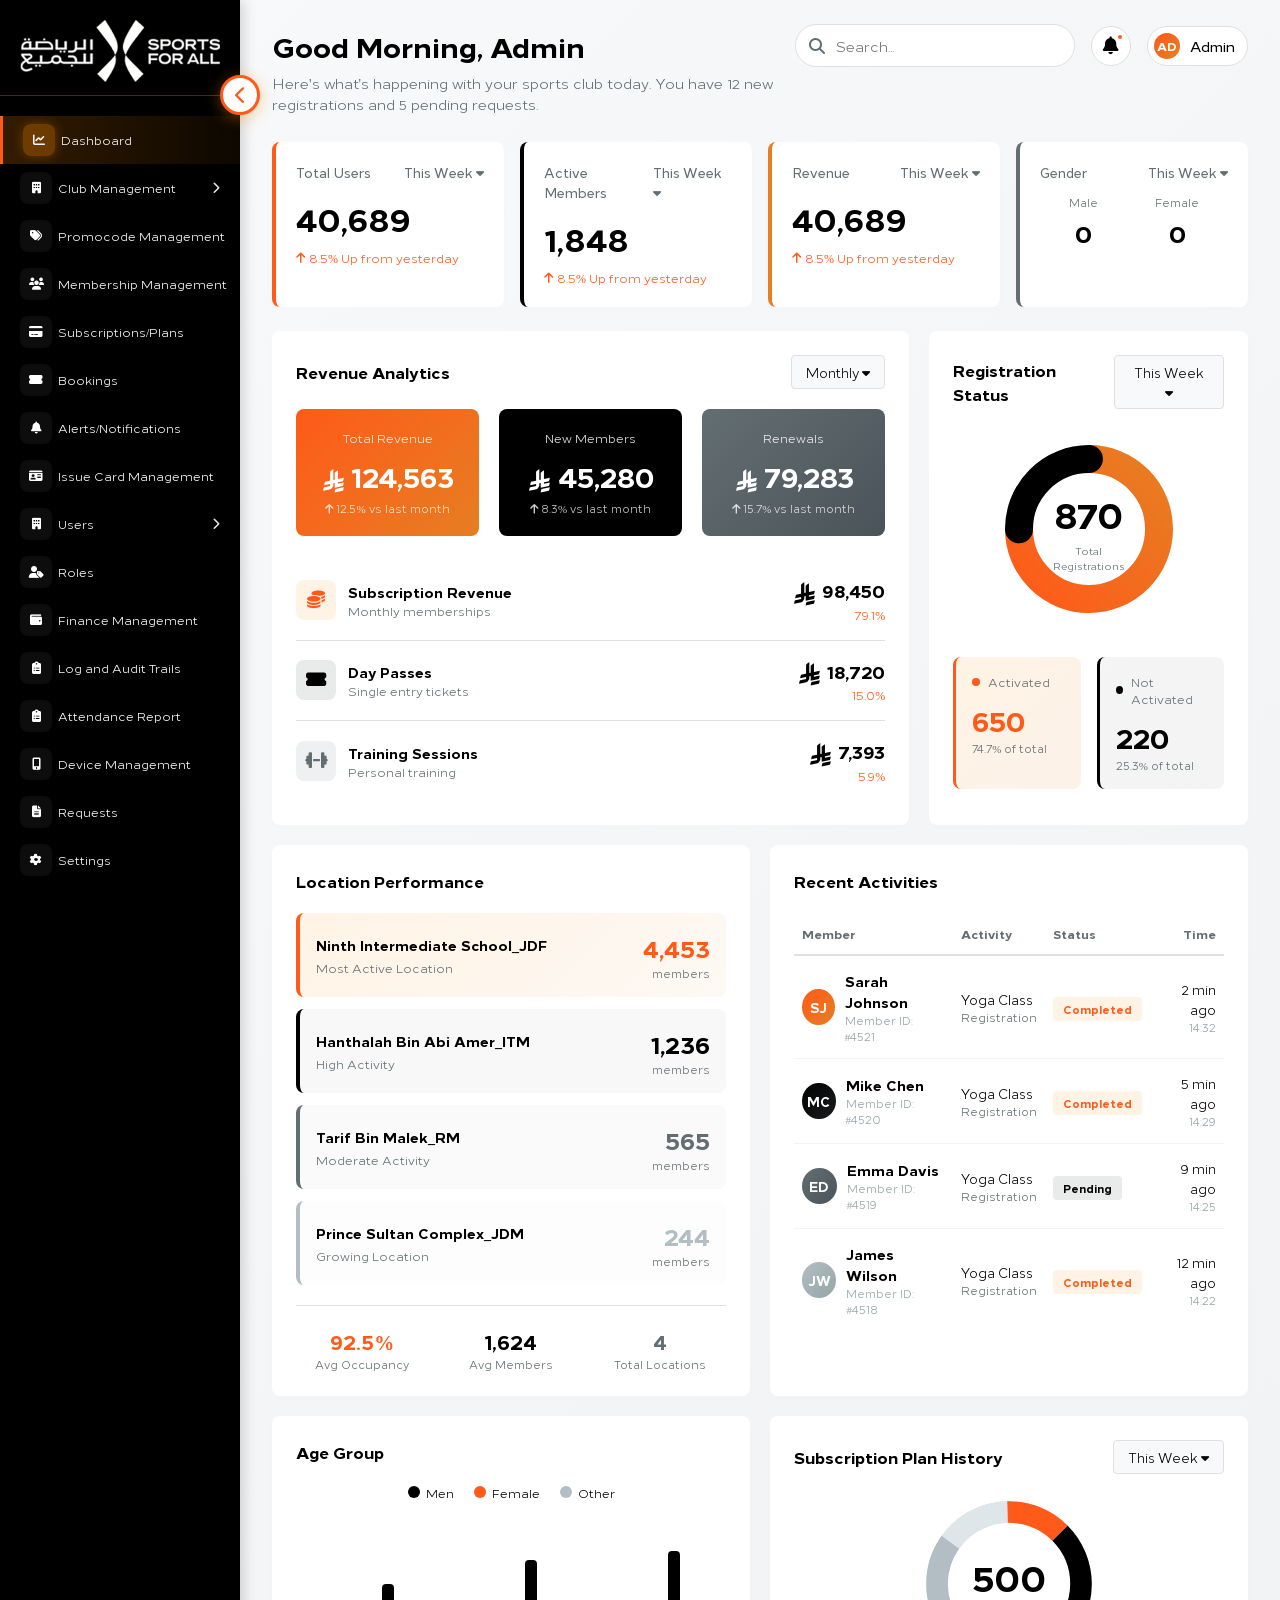
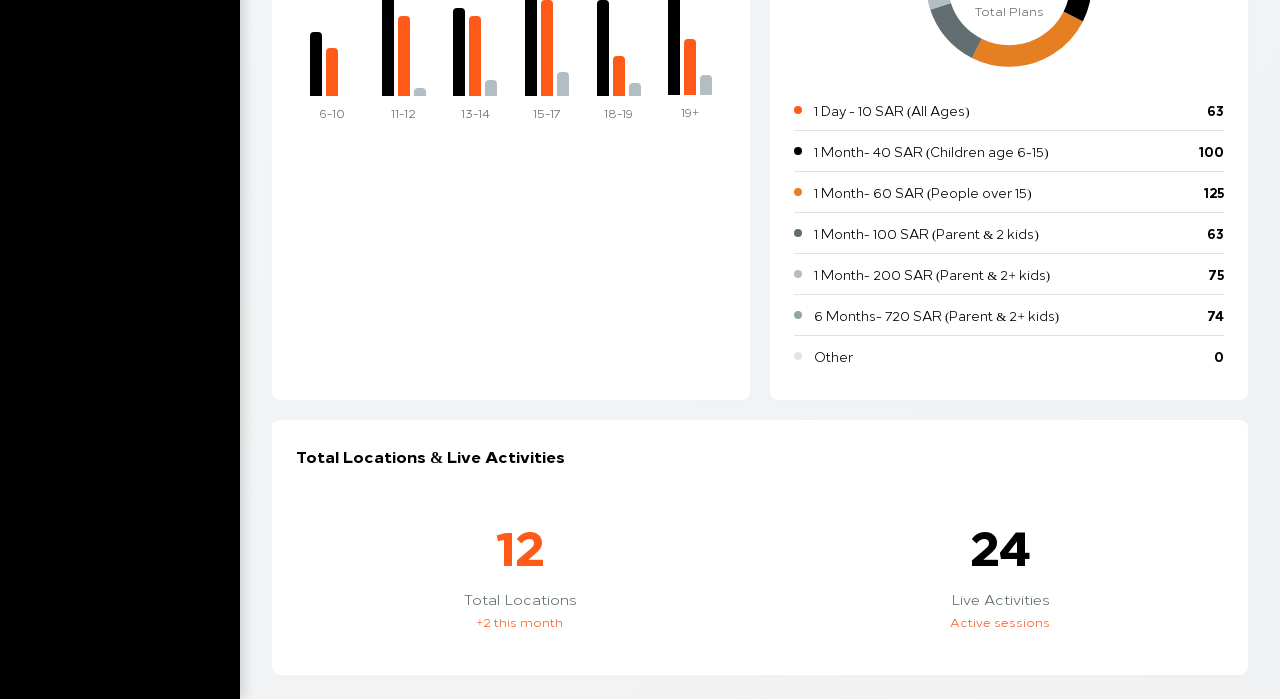
==== index.html @ 1f958619 "initial commit" ====
<!DOCTYPE html>
<html lang="en">
<head>
    <meta charset="UTF-8">
    <meta name="viewport" content="width=device-width, initial-scale=1.0">
    <title>NCSFA Dashboard</title>
    <link rel="stylesheet" href="https://cdnjs.cloudflare.com/ajax/libs/font-awesome/6.4.0/css/all.min.css">
    <link rel="stylesheet" href="assets/fonts/webfont/stylesheet.css">
    <link rel="stylesheet" href="assets/fonts/main_font/stylesheet.css">
    <link rel="stylesheet" href="assets/css/style.css">
    <style>

        :root{
            --black-color:#000;
            --orange-color:#FF5A19;
        }

        * {
            margin: 0;
            padding: 0;
            box-sizing: border-box;
        }

        /* @font-face {
            font-family: 'Untitled2';
            src: url('fonts/saudiriyal.woff2') format('woff2'),
                 url('fonts/saudiriyal.woff') format('woff'),
                 url('fonts/saudiriyal.ttf') format('truetype');
            font-weight: normal;
            font-style: normal;
        } */


        .sar-symbol {
            font-family: 'Untitled2' !important;
            vertical-align: middle;
            margin-right: 0.25em;
            font-size: 22px
        }

        body {
            font-family: 'Loew Next';
            background: linear-gradient(135deg, #f8f9fa 0%, #f0f1f3 100%);
            color: var(--black-color);
            overflow-x: hidden;
            min-height: 100vh;
        }

        .container {
            display: flex;
            min-height: 100vh;
        }

        .sidebar {
            width: 240px;
            background: var(--black-color);
            color: white;
            padding: 20px 0;
            box-shadow: 4px 0 12px rgba(0, 0, 0, 0.15);
            /* overflow-y: auto;
            overflow-x: visible; */
            flex-shrink: 0;
            transition: all 0.3s ease;
            position: relative;
        }

        .sidebar.collapsed {
            width: 70px;
        }


        .nav-group { display: block; }
        .nav-group .nav-item { position: relative; }
        .nav-group .nav-item .caret { margin-left: auto; transition: transform 0.25s ease; color: rgba(255,255,255,0.9); font-size: 12px; display:flex; align-items:center; }
        .nav-group.open .nav-item .caret { transform: rotate(90deg); }

        .sub-menu {
            max-height: 0;
            overflow: hidden;
            transition: max-height 0.28s ease;
            margin-left: 4px;
        }
        .nav-group.open .sub-menu { max-height: 600px; /* enough for a few items */ }

        .sub-menu a {
            display: flex;
            align-items: center;
            gap: 8px;
            padding: 10px 36px;
            color: white !important;
            text-decoration: none !important;
            font-size: 13px;
            background: transparent;
        }
        .sub-menu a:hover {
            background: rgba(255,140,0,0.08);
        }

        /* hide submenu when sidebar is collapsed */
        .sidebar.collapsed .sub-menu { display: none !important; }


        .logo {
            padding: 0 20px 8px;
            border-bottom: 1px solid rgba(255, 140, 0, 0.3);
            margin-bottom: 20px;
            transition: all 0.3s ease;
            min-height: 75px; 
        }
        
        .logo img{
            width: 100%;
        }

        .collaps_logo{
            display: none;
        }

        .sidebar.collapsed .collaps_logo{
            display: block;
            width: 100%;
            margin: auto;
        }

        .sidebar.collapsed .main_logo{
            display: none;
        }

        .sidebar.collapsed .logo p {
            display: none;
        }

        .menu-toggle {
            position: absolute;
            top: 75px;
            right: -20px;
            width: 40px;
            height: 40px;
            background: white;
            border: 3px solid var(--orange-color);
            border-radius: 50%;
            cursor: pointer;
            z-index: 1001;
            display: flex;
            justify-content: center;
            align-items: center;
            transition: all 0.3s;
            box-shadow: 0 3px 15px rgba(255, 140, 0, 0.4);
        }

        .menu-toggle:hover {
            background: var(--orange-color);
            transform: scale(1.15);
            box-shadow: 0 5px 20px rgba(255, 140, 0, 0.6);
        }

        .menu-toggle::before {
            content: '\f053';
            font-family: 'Font Awesome 6 Free';
            font-weight: 900;
            font-size: 18px;
            color: var(--orange-color);
            transition: all 0.3s;
        }

        .menu-toggle:hover::before {
            color: white;
        }

        .sidebar.collapsed .menu-toggle {
            right: -20px;
        }

        .sidebar.collapsed .menu-toggle::before {
            content: '\f054';
        }

          .nav-item {
            padding: 8px 20px;
            cursor: pointer;
            transition: all 0.3s ease;
            display: flex;
            align-items: center;
            gap: 6px;
            font-size: 12px;
            white-space: nowrap;
            overflow: hidden;
            position: relative;
            color: white !important;
            text-decoration: none !important;
        }

        .nav-item::before {
            content: '';
            position: absolute;
            left: 0;
            top: 0;
            bottom: 0;
            width: 3px;
            background: var(--orange-color);
            transform: scaleY(0);
            transition: transform 0.3s ease;
        }

        .nav-item:hover {
            background: rgba(255, 140, 0, 0.1);
        }

        .nav-item:hover::before {
            transform: scaleY(1);
        }

        .nav-item.active {
            background: linear-gradient(90deg, rgba(255, 140, 0, 0.2) 0%, rgba(255, 140, 0, 0.05) 100%);
            border-left: 3px solid var(--orange-color);
        }

        .nav-item .icon {
            min-width: 32px;
            height: 32px;
            display: flex;
            align-items: center;
            justify-content: center;
            border-radius: 8px;
            background: rgba(255, 255, 255, 0.05);
            transition: all 0.3s ease;
        }

        .nav-item:hover .icon {
            background: rgba(255, 140, 0, 0.2);
            transform: scale(1.1);
        }

        .nav-item.active .icon {
            background: rgba(255, 140, 0, 0.3);
            box-shadow: 0 0 12px rgba(255, 140, 0, 0.3);
        }

        .nav-item .text {
            transition: all 0.3s ease;
        }

        .sidebar.collapsed .nav-item {
            justify-content: center;
            padding: 12px 10px;
        }

        .sidebar.collapsed .nav-item .text {
            display: none;
        }

        .sidebar.collapsed .nav-item.active {
            border-left: none;
            border-right: 3px solid var(--orange-color);
        }

        .main-content {
            flex: 1;
            overflow-y: auto;
            padding: 24px 32px;
            transition: all 0.3s ease;
        }

        @media (max-width: 768px) {
            .main-content {
                padding: 16px;
            }
        }

        .mobile-toggle {
            display: none;
            position: fixed;
            top: 20px;
            left: 20px;
            width: 44px;
            height: 44px;
            background: white;
            border: 1px solid #e0e0e0;
            border-radius: 8px;
            cursor: pointer;
            z-index: 1002;
            flex-direction: column;
            justify-content: center;
            align-items: center;
            gap: 5px;
            transition: all 0.3s;
            box-shadow: 0 2px 8px rgba(0, 0, 0, 0.1);
        }

        .mobile-toggle:hover {
            background: #f8f9fa;
            border-color: var(--orange-color);
        }

        .mobile-toggle span {
            width: 22px;
            height: 2px;
            background: var(--black-color);
            border-radius: 2px;
            transition: all 0.3s;
        }

        .mobile-toggle.active span:nth-child(1) {
            transform: rotate(45deg) translate(5px, 5px);
            background: var(--orange-color);
        }

        .mobile-toggle.active span:nth-child(2) {
            opacity: 0;
        }

        .mobile-toggle.active span:nth-child(3) {
            transform: rotate(-45deg) translate(7px, -7px);
            background: var(--orange-color);
        }

        .sidebar-overlay {
            display: none;
            position: fixed;
            top: 0;
            left: 0;
            width: 100%;
            height: 100%;
            background: rgba(0, 0, 0, 0.5);
            z-index: 998;
            opacity: 0;
            transition: opacity 0.3s;
        }

        .sidebar-overlay.active {
            display: block;
            opacity: 1;
        }

        @media (max-width: 1024px) {
            .mobile-toggle {
                display: flex;
            }

            .menu-toggle {
                display: none;
            }

            .sidebar {
                position: fixed;
                left: -100%;
                top: 0;
                height: 100vh;
                width: 280px;
                z-index: 999;
                transition: left 0.3s ease;
            }

            .sidebar.mobile-active {
                left: 0;
            }

            .sidebar.collapsed {
                width: 280px;
            }

            .container {
                flex-direction: row;
            }
        }

        
       

        .stats-grid {
            display: grid;
            grid-template-columns: repeat(auto-fit, minmax(220px, 1fr));
            gap: 16px;
            margin-bottom: 24px;
        }

        @media (max-width: 768px) {
            .stats-grid {
                grid-template-columns: 1fr;
                gap: 12px;
            }
        }

        .stat-card {
            background: white;
            border-radius: 8px;
            padding: 20px;
            box-shadow: 0 2px 8px rgb(0 0 0 / 1%);
            border-left: 4px solid;
            transition: transform 0.2s, box-shadow 0.2s;
        }

        .stat-card:hover {
            transform: translateY(-2px);
            box-shadow: 0 4px 16px rgba(0, 0, 0, 0.12);
        }

        .stat-card.orange { border-left-color: var(--orange-color); }
        .stat-card.black { border-left-color: var(--black-color); }
        .stat-card.dark-orange { border-left-color: #e67e22; }
        .stat-card.gray { border-left-color: #636e72; }

        .stat-header {
            display: flex;
            justify-content: space-between;
            align-items: center;
            margin-bottom: 12px;
        }

        .stat-title {
            font-size: 13px;
            color: #636e72;
            font-weight: 500;
        }

        .stat-value {
            font-size: 32px;
            font-weight: 600;
            color: var(--black-color);
            margin-bottom: 8px;
        }

        .stat-change {
            font-size: 12px;
            color: var(--orange-color);
            display: flex;
            align-items: center;
            gap: 4px;
        }

        .gender-breakdown {
            display: flex;
            justify-content: space-around;
            margin-top: 12px;
        }

        .gender-item {
            text-align: center;
        }

        .gender-label {
            font-size: 11px;
            color: #636e72;
            margin-bottom: 4px;
        }

        .gender-value {
            font-size: 24px;
            font-weight: 600;
            color: var(--black-color);
        }

        .content-grid {
            display: grid;
            grid-template-columns: 2fr 1fr;
            gap: 20px;
            margin-bottom: 20px;
        }

        @media (max-width: 1200px) {
            .content-grid {
                grid-template-columns: 1fr;
            }
        }

        .card {
            background: white;
            border-radius: 8px;
            padding: 24px;
            box-shadow: 0 2px 8px rgb(0 0 0 / 1%);
        }

        @media (max-width: 768px) {
            .card {
                padding: 16px;
            }
        }

        .card-header {
            display: flex;
            justify-content: space-between;
            align-items: center;
            margin-bottom: 20px;
        }

        .card-title {
            font-size: 16px;
            font-weight: 600;
            color: var(--black-color);
        }

        .filter-btn {
            background: #f8f9fa;
            border: 1px solid #e0e0e0;
            padding: 6px 14px;
            border-radius: 4px;
            font-size: 13px;
            cursor: pointer;
            transition: all 0.2s;
            color: var(--black-color);
        }

        .filter-btn:hover {
            background: var(--orange-color);
            color: white;
            border-color: var(--orange-color);
        }

        .bottom-grid {
            display: grid;
            grid-template-columns: repeat(2, 1fr);
            gap: 20px;
            margin-bottom: 20px;
        }

        @media (max-width: 1024px) {
            .bottom-grid {
                grid-template-columns: 1fr;
            }
        }

        .age-chart {
            height: 200px;
            display: flex;
            align-items: flex-end;
            gap: 20px;
            margin-top: 20px;
            padding: 0 10px;
            overflow-x: auto;
        }

        .age-bar-group {
            flex: 1;
            display: flex;
            flex-direction: column;
            align-items: center;
            min-width: 40px;
        }

        .age-bars {
            display: flex;
            gap: 4px;
            align-items: flex-end;
            height: 160px;
            width: 100%;
            justify-content: center;
        }

        .age-bar {
            width: 12px;
            border-radius: 4px 4px 0 0;
            transition: all 0.3s;
        }

        .age-bar:hover {
            opacity: 0.8;
        }

        .age-bar.male { background: var(--black-color); }
        .age-bar.female { background: var(--orange-color); }
        .age-bar.other { background: #b2bec3; }

        .age-label {
            font-size: 12px;
            color: #636e72;
            margin-top: 8px;
        }

        .age-legend {
            display: flex;
            gap: 20px;
            justify-content: center;
            margin-top: 16px;
            font-size: 12px;
            flex-wrap: wrap;
        }

        .age-legend-item {
            display: flex;
            align-items: center;
            gap: 6px;
        }

        .legend-dot {
            width: 12px;
            height: 12px;
            border-radius: 50%;
        }

        .subscription-list {
            margin-top: 16px;
            max-height: 300px;
            overflow-y: auto;
        }

        .subscription-item {
            display: flex;
            align-items: center;
            gap: 12px;
            padding: 10px 0;
            border-bottom: 1px solid #e0e0e0;
        }

        .subscription-item:last-child {
            border-bottom: none;
        }

        .subscription-color {
            width: 8px;
            height: 8px;
            border-radius: 50%;
            flex-shrink: 0;
        }

        .subscription-name {
            flex: 1;
            font-size: 13px;
            color: var(--black-color);
            min-width: 0;
        }

        .subscription-value {
            font-size: 13px;
            font-weight: 600;
            color: var(--black-color);
            flex-shrink: 0;
        }

             @media (max-width: 992px) {
                .age-bar{
                    width: 5px;
                }
                .age-chart{
                    gap: 5px;
                }
             }
    </style>
</head>
<body>
    <button class="mobile-toggle" id="mobileToggle">
        <span></span>
        <span></span>
        <span></span>
    </button>

    <div class="sidebar-overlay" id="sidebarOverlay"></div>

    <div class="container">
        <div class="sidebar" id="sidebar">
            <button class="menu-toggle" id="menuToggle"></button>
            
            <div class="logo">
                <img class="main_logo" src="assets/img/logo.png" alt="">
                <img class="collaps_logo" src="assets/img/logo_fav.png" alt="">
            </div>
            <a href="index.html" class="nav-item active">
                    <span class="icon"><i class="fas fa-chart-line"></i></span>
                    <span class="text">Dashboard</span>
                </a>

                 <div class="nav-group">
                    <a href="#" class="nav-item nav-toggle">
                        <span class="icon"><i class="fas fa-building"></i></span>
                        <span class="text">Club Management</span>
                        <span class="caret"><i class="fas fa-chevron-right"></i></span>
                    </a>
                    <div class="sub-menu">
                       <!-- <a href="#" class="nav-item active" data-page="dashboard">
                        <i class="fas fa-home"></i>
                        <span>Dashboard</span>
                            </a> -->
                        <a href="club_management.html" class="nav-item" data-page="clubs">
                            <i class="fas fa-building"></i>
                            <span>Clubs</span>
                        </a>
                        <a href="facilities-page.html" class="nav-item" data-page="facilities">
                            <i class="fas fa-door-open"></i>
                            <span>Facilities</span>
                        </a>
                        <a href="activity_master.html" class="nav-item" data-page="activities">
                            <i class="fas fa-running"></i>
                            <span>Activities</span>
                        </a>
                         <a href="location_master.html" class="nav-item" data-page="locationmaster">
                            <i class="fas fa-map-marker-alt"></i>
                            <span>Location Master</span>
                        </a>
    
                        
                    </div>
                </div>


                <a href="promocode_management.html" class="nav-item">
                <span class="icon"><i class="fas fa-tags"></i></span>
                <span class="text">Promocode Management</span>
                </a>

               
                <a href="membership_management.html" class="nav-item">
                    <span class="icon"><i class="fas fa-users"></i></span>
                    <span class="text">Membership Management</span>
                </a>

                <a href="subscription.html" class="nav-item">
                    <span class="icon"><i class="fas fa-credit-card"></i></span>
                    <span class="text">Subscriptions/Plans</span>
                </a>

                   <a href="subscription.html" class="nav-item">
                    <span class="icon"><i class="fas fa-ticket-alt"></i></span>
                    <span class="text">Bookings</span>
                    </a>

                     <a href="subscription.html" class="nav-item">
                        <span class="icon"><i class="fas fa-bell"></i></span>
                        <span class="text">Alerts/Notifications</span>
                        </a>

                      <a href="subscription.html" class="nav-item">
                        <span class="icon"><i class="fas fa-id-card"></i></span>
                        <span class="text">Issue Card Management</span>
                        </a>

                    <div class="nav-group">
                    <a href="#" class="nav-item nav-toggle">
                        <span class="icon"><i class="fas fa-building"></i></span>
                        <span class="text">Users</span>
                        <span class="caret"><i class="fas fa-chevron-right"></i></span>
                    </a>
                    <div class="sub-menu">
                         <a href="#" class="nav-item" data-page="trainer">
                        <i class="fas fa-user-shield"></i>
                        <span>Administrators</span>
                        </a>


                        <a href="#" class="nav-item" data-page="traner">
                            <i class="fas fa-running"></i>
                            <span>Trainers</span>
                        </a> 

                        <a href="#" class="nav-item" data-page="traner">
                            <i class="fas fa-hands-helping"></i>
                            <span>Volunteer</span>
                        </a> 
                       
                    </div>
                </div>

                    <a href="subscription.html" class="nav-item">
                    <span class="icon"><i class="fas fa-user-tag"></i></span>
                    <span class="text">Roles</span>
                    </a>

                     <a href="subscription.html" class="nav-item">
                    <span class="icon"><i class="fas fa-wallet"></i></span>
                    <span class="text">Finance Management</span>
                    </a>

                          <a href="subscription.html" class="nav-item">
                        <span class="icon"><i class="fas fa-clipboard-list"></i></span>
                        <span class="text">Log and Audit Trails</span>
                        </a>


        

                <a href="attendance-report.html" class="nav-item">
                    <span class="icon"><i class="fas fa-clipboard-list"></i></span>
                    <span class="text">Attendance Report</span>
                </a>


                <a href="device-management.html" class="nav-item">
                    <span class="icon"><i class="fas fa-mobile-alt"></i></span>
                    <span class="text">Device Management</span>
                </a>



                <a href="requests.html" class="nav-item">
                    <span class="icon"><i class="fas fa-file-alt"></i></span>
                    <span class="text">Requests</span>
                </a>

                <a href="settings.html" class="nav-item">
                    <span class="icon"><i class="fas fa-cog"></i></span>
                    <span class="text">Settings</span>
                </a>

        </div>

        <div class="main-content">
            <div class="header">
                <div class="header-left">
                    <h1>Good Morning, Admin</h1>
                    <p>Here's what's happening with your sports club today. You have 12 new registrations and 5 pending requests.</p>
                </div>
                <div class="header-right">
                    <div class="search-container">
                        <i class="fas fa-search search-icon"></i>
                        <input type="text" class="search-input" placeholder="Search...">
                    </div>
                    <button class="icon-button">
                        <i class="fas fa-bell" style="font-size: 18px;"></i>
                        <span class="notification-badge"></span>
                    </button>
                    <div class="profile-section">
                        <div class="profile-pic">AD</div>
                        <span class="profile-name">Admin</span>
                    </div>
                </div>
            </div>

            <div class="stats-grid">
                <div class="stat-card orange">
                    <div class="stat-header">
                        <span class="stat-title">Total Users</span>
                        <span class="stat-title">This Week <i class="fas fa-caret-down"></i></span>
                    </div>
                    <div class="stat-value">40,689</div>
                    <div class="stat-change"><i class="fas fa-arrow-up"></i> 8.5% Up from yesterday</div>
                </div>

                <div class="stat-card black">
                    <div class="stat-header">
                        <span class="stat-title">Active Members</span>
                        <span class="stat-title">This Week <i class="fas fa-caret-down"></i></span>
                    </div>
                    <div class="stat-value">1,848</div>
                    <div class="stat-change"><i class="fas fa-arrow-up"></i> 8.5% Up from yesterday</div>
                </div>

                <div class="stat-card dark-orange">
                    <div class="stat-header">
                        <span class="stat-title">Revenue</span>
                        <span class="stat-title">This Week <i class="fas fa-caret-down"></i></span>
                    </div>
                    <div class="stat-value">40,689</div>
                    <div class="stat-change"><i class="fas fa-arrow-up"></i> 8.5% Up from yesterday</div>
                </div>

                <div class="stat-card gray">
                    <div class="stat-header">
                        <span class="stat-title">Gender</span>
                        <span class="stat-title">This Week <i class="fas fa-caret-down"></i></span>
                    </div>
                    <div class="gender-breakdown">
                        <div class="gender-item">
                            <div class="gender-label">Male</div>
                            <div class="gender-value">0</div>
                        </div>
                        <div class="gender-item">
                            <div class="gender-label">Female</div>
                            <div class="gender-value">0</div>
                        </div>
                    </div>
                </div>
            </div>

            <div class="content-grid">
                <div class="card">
                    <div class="card-header">
                        <h3 class="card-title">Revenue Analytics</h3>
                        <button class="filter-btn">Monthly <i class="fas fa-caret-down"></i></button>
                    </div>
                    <div style="display: grid; grid-template-columns: repeat(auto-fit, minmax(150px, 1fr)); gap: 20px; margin-top: 20px;">
                        <div style="text-align: center; padding: 20px; background: linear-gradient(135deg, var(--orange-color) 0%, #e67e22 100%); border-radius: 8px; color: white;">
                            <div style="font-size: 12px; opacity: 0.9; margin-bottom: 8px;">Total Revenue</div>
                            <div style="font-size: 28px; font-weight: 600; margin-bottom: 4px;"><span class="sar-symbol">&#xEA;</span>124,563</div>
                            <div style="font-size: 11px; opacity: 0.8;"><i class="fas fa-arrow-up"></i> 12.5% vs last month</div>
                        </div>
                        <div style="text-align: center; padding: 20px; background: #000; border-radius: 8px; color: white;">
                            <div style="font-size: 12px; opacity: 0.9; margin-bottom: 8px;">New Members</div>
                            <div style="font-size: 28px; font-weight: 600; margin-bottom: 4px;"><span class="sar-symbol">&#xEA;</span>45,280</div>
                            <div style="font-size: 11px; opacity: 0.8;"><i class="fas fa-arrow-up"></i> 8.3% vs last month</div>
                        </div>
                        <div style="text-align: center; padding: 20px; background: linear-gradient(135deg, #636e72 0%, #4a5359 100%); border-radius: 8px; color: white;">
                            <div style="font-size: 12px; opacity: 0.9; margin-bottom: 8px;">Renewals</div>
                            <div style="font-size: 28px; font-weight: 600; margin-bottom: 4px;"><span class="sar-symbol">&#xEA;</span>79,283</div>
                            <div style="font-size: 11px; opacity: 0.8;"><i class="fas fa-arrow-up"></i> 15.7% vs last month</div>
                        </div>
                    </div>
                    <div style="margin-top: 24px;">
                        <div style="display: flex; justify-content: space-between; padding: 16px 0; border-bottom: 1px solid #e0e0e0;">
                            <div style="display: flex; align-items: center; gap: 12px;">
                                <div style="width: 40px; height: 40px; background: rgba(255, 140, 0, 0.1); border-radius: 8px; display: flex; align-items: center; justify-content: center; color: var(--orange-color); font-size: 18px;"><i class="fas fa-coins"></i></div>
                                <div>
                                    <div style="font-size: 14px; font-weight: 600; color: var(--black-color);">Subscription Revenue</div>
                                    <div style="font-size: 12px; color: #636e72;">Monthly memberships</div>
                                </div>
                            </div>
                            <div style="text-align: right;">
                                <div style="font-size: 18px; font-weight: 600; color: var(--black-color);"><span class="sar-symbol">&#xEA;</span>98,450</div>
                                <div style="font-size: 12px; color: var(--orange-color);">79.1%</div>
                            </div>
                        </div>
                        <div style="display: flex; justify-content: space-between; padding: 16px 0; border-bottom: 1px solid #e0e0e0;">
                            <div style="display: flex; align-items: center; gap: 12px;">
                                <div style="width: 40px; height: 40px; background: rgba(45, 52, 54, 0.1); border-radius: 8px; display: flex; align-items: center; justify-content: center; color: var(--black-color); font-size: 18px;"><i class="fas fa-ticket-alt"></i></div>
                                <div>
                                    <div style="font-size: 14px; font-weight: 600; color: var(--black-color);">Day Passes</div>
                                    <div style="font-size: 12px; color: #636e72;">Single entry tickets</div>
                                </div>
                            </div>
                            <div style="text-align: right;">
                                <div style="font-size: 18px; font-weight: 600; color: var(--black-color);"><span class="sar-symbol">&#xEA;</span>18,720</div>
                                <div style="font-size: 12px; color: var(--orange-color);">15.0%</div>
                            </div>
                        </div>
                        <div style="display: flex; justify-content: space-between; padding: 16px 0;">
                            <div style="display: flex; align-items: center; gap: 12px;">
                                <div style="width: 40px; height: 40px; background: rgba(99, 110, 114, 0.1); border-radius: 8px; display: flex; align-items: center; justify-content: center; color: #636e72; font-size: 18px;"><i class="fas fa-dumbbell"></i></div>
                                <div>
                                    <div style="font-size: 14px; font-weight: 600; color: var(--black-color);">Training Sessions</div>
                                    <div style="font-size: 12px; color: #636e72;">Personal training</div>
                                </div>
                            </div>
                            <div style="text-align: right;">
                                <div style="font-size: 18px; font-weight: 600; color: var(--black-color);"><span class="sar-symbol">&#xEA;</span>7,393</div>
                                <div style="font-size: 12px; color: var(--orange-color);">5.9%</div>
                            </div>
                        </div>
                    </div>
                </div>

                <div class="card">
                    <div class="card-header">
                        <h3 class="card-title">Registration Status</h3>
                        <button class="filter-btn">This Week <i class="fas fa-caret-down"></i></button>
                    </div>
                    <div style="position: relative; margin-top: 20px;">
                        <svg width="200" height="200" viewBox="0 0 200 200" style="margin: 0 auto; display: block; max-width: 100%;">
                            <defs>
                                <linearGradient id="activeGrad" x1="0%" y1="0%" x2="100%" y2="100%">
                                    <stop offset="0%" style="stop-color:var(--orange-color);stop-opacity:1" />
                                    <stop offset="100%" style="stop-color:#e67e22;stop-opacity:1" />
                                </linearGradient>
                            </defs>
                            <circle cx="100" cy="100" r="70" fill="none" stroke="#f1f3f5" stroke-width="28"/>
                            <circle cx="100" cy="100" r="70" fill="none" stroke="url(#activeGrad)" stroke-width="28" stroke-dasharray="329 110" stroke-dashoffset="0" transform="rotate(-90 100 100)" stroke-linecap="round"/>
                            <circle cx="100" cy="100" r="70" fill="none" stroke="var(--black-color)" stroke-width="28" stroke-dasharray="110 329" stroke-dashoffset="-329" transform="rotate(-90 100 100)" stroke-linecap="round"/>
                        </svg>
                        <div style="position: absolute; top: 50%; left: 50%; transform: translate(-50%, -50%); text-align: center;">
                            <div style="font-size: 36px; font-weight: 700; color: var(--black-color);">870</div>
                            <div style="font-size: 10px; color: #636e72; margin-top: 4px;">Total<br>Registrations</div>
                        </div>
                    </div>
                    <div style="display: grid; grid-template-columns: 1fr 1fr; gap: 16px; margin-top: 28px;">
                        <div style="background: linear-gradient(135deg, rgba(255, 140, 0, 0.1) 0%, rgba(230, 126, 34, 0.1) 100%); padding: 16px; border-radius: 8px; border-left: 3px solid var(--orange-color);">
                            <div style="display: flex; align-items: center; gap: 8px; margin-bottom: 8px;">
                                <div style="width: 8px; height: 8px; border-radius: 50%; background: var(--orange-color);"></div>
                                <span style="font-size: 12px; color: #636e72;">Activated</span>
                            </div>
                            <div style="font-size: 28px; font-weight: 700; color: var(--orange-color);">650</div>
                            <div style="font-size: 11px; color: #636e72;">74.7% of total</div>
                        </div>
                        <div style="background: linear-gradient(135deg, rgba(45, 52, 54, 0.05) 0%, rgba(26, 29, 31, 0.05) 100%); padding: 16px; border-radius: 8px; border-left: 3px solid var(--black-color);">
                            <div style="display: flex; align-items: center; gap: 8px; margin-bottom: 8px;">
                                <div style="width: 8px; height: 8px; border-radius: 50%; background: var(--black-color);"></div>
                                <span style="font-size: 12px; color: #636e72;">Not Activated</span>
                            </div>
                            <div style="font-size: 28px; font-weight: 700; color: var(--black-color);">220</div>
                            <div style="font-size: 11px; color: #636e72;">25.3% of total</div>
                        </div>
                    </div>
                </div>
            </div>

            <div class="bottom-grid">
                <div class="card">
                    <div class="card-header">
                        <h3 class="card-title">Location Performance</h3>
                    </div>
                    <div style="margin-top: 20px;">
                        <div style="display: flex; justify-content: space-between; align-items: center; padding: 16px; background: linear-gradient(135deg, rgba(255, 140, 0, 0.1) 0%, rgba(230, 126, 34, 0.05) 100%); border-radius: 8px; margin-bottom: 12px; border-left: 4px solid var(--orange-color);">
                            <div>
                                <div style="font-size: 14px; font-weight: 600; color: var(--black-color); margin-bottom: 4px;">Ninth Intermediate School_JDF</div>
                                <div style="font-size: 12px; color: #636e72;">Most Active Location</div>
                            </div>
                            <div style="text-align: right;">
                                <div style="font-size: 24px; font-weight: 700; color: var(--orange-color);">4,453</div>
                                <div style="font-size: 11px; color: #636e72;">members</div>
                            </div>
                        </div>
                        <div style="display: flex; justify-content: space-between; align-items: center; padding: 16px; background: rgba(45, 52, 54, 0.03); border-radius: 8px; margin-bottom: 12px; border-left: 4px solid var(--black-color);">
                            <div>
                                <div style="font-size: 14px; font-weight: 600; color: var(--black-color); margin-bottom: 4px;">Hanthalah Bin Abi Amer_ITM</div>
                                <div style="font-size: 12px; color: #636e72;">High Activity</div>
                            </div>
                            <div style="text-align: right;">
                                <div style="font-size: 24px; font-weight: 700; color: var(--black-color);">1,236</div>
                                <div style="font-size: 11px; color: #636e72;">members</div>
                            </div>
                        </div>
                        <div style="display: flex; justify-content: space-between; align-items: center; padding: 16px; background: rgba(99, 110, 114, 0.03); border-radius: 8px; margin-bottom: 12px; border-left: 4px solid #636e72;">
                            <div>
                                <div style="font-size: 14px; font-weight: 600; color: var(--black-color); margin-bottom: 4px;">Tarif Bin Malek_RM</div>
                                <div style="font-size: 12px; color: #636e72;">Moderate Activity</div>
                            </div>
                            <div style="text-align: right;">
                                <div style="font-size: 24px; font-weight: 700; color: #636e72;">565</div>
                                <div style="font-size: 11px; color: #636e72;">members</div>
                            </div>
                        </div>
                        <div style="display: flex; justify-content: space-between; align-items: center; padding: 16px; background: rgba(178, 190, 195, 0.03); border-radius: 8px; border-left: 4px solid #b2bec3;">
                            <div>
                                <div style="font-size: 14px; font-weight: 600; color: var(--black-color); margin-bottom: 4px;">Prince Sultan Complex_JDM</div>
                                <div style="font-size: 12px; color: #636e72;">Growing Location</div>
                            </div>
                            <div style="text-align: right;">
                                <div style="font-size: 24px; font-weight: 700; color: #b2bec3;">244</div>
                                <div style="font-size: 11px; color: #636e72;">members</div>
                            </div>
                        </div>
                    </div>
                    <div style="margin-top: 20px; padding-top: 20px; border-top: 1px solid #e0e0e0;">
                        <div style="display: grid; grid-template-columns: repeat(3, 1fr); gap: 16px;">
                            <div style="text-align: center;">
                                <div style="font-size: 20px; font-weight: 600; color: var(--orange-color);">92.5%</div>
                                <div style="font-size: 11px; color: #636e72;">Avg Occupancy</div>
                            </div>
                            <div style="text-align: center;">
                                <div style="font-size: 20px; font-weight: 600; color: var(--black-color);">1,624</div>
                                <div style="font-size: 11px; color: #636e72;">Avg Members</div>
                            </div>
                            <div style="text-align: center;">
                                <div style="font-size: 20px; font-weight: 600; color: #636e72;">4</div>
                                <div style="font-size: 11px; color: #636e72;">Total Locations</div>
                            </div>
                        </div>
                    </div>
                </div>

                <div class="card">
                    <div class="card-header">
                        <h3 class="card-title">Recent Activities</h3>
                    </div>
                    <div style="margin-top: 16px; overflow-x: auto;">
                        <table style="width: 100%; border-collapse: collapse;">
                            <thead>
                                <tr style="border-bottom: 2px solid #e0e0e0;">
                                    <th style="text-align: left; padding: 12px 8px; font-size: 12px; font-weight: 600; color: #636e72;">Member</th>
                                    <th style="text-align: left; padding: 12px 8px; font-size: 12px; font-weight: 600; color: #636e72;">Activity</th>
                                    <th style="text-align: left; padding: 12px 8px; font-size: 12px; font-weight: 600; color: #636e72;">Status</th>
                                    <th style="text-align: right; padding: 12px 8px; font-size: 12px; font-weight: 600; color: #636e72;">Time</th>
                                </tr>
                            </thead>
                            <tbody>
                                <tr style="border-bottom: 1px solid #f1f3f5;">
                                    <td style="padding: 14px 8px;">
                                        <div style="display: flex; align-items: center; gap: 10px;">
                                            <div style="width: 36px; height: 36px; border-radius: 50%; background: linear-gradient(135deg, var(--orange-color), #e67e22); display: flex; align-items: center; justify-content: center; color: white; font-weight: 600; font-size: 13px;">SJ</div>
                                            <div>
                                                <div style="font-size: 14px; font-weight: 600; color: var(--black-color);">Sarah Johnson</div>
                                                <div style="font-size: 11px; color: #95a5a6;">Member ID: #4521</div>
                                            </div>
                                        </div>
                                    </td>
                                    <td style="padding: 14px 8px;">
                                        <div style="font-size: 13px; color: var(--black-color);">Yoga Class</div>
                                        <div style="font-size: 11px; color: #636e72;">Registration</div>
                                    </td>
                                    <td style="padding: 14px 8px;">
                                        <span style="padding: 4px 10px; background: rgba(255, 140, 0, 0.1); color: var(--orange-color); border-radius: 4px; font-size: 11px; font-weight: 600;">Completed</span>
                                    </td>
                                    <td style="padding: 14px 8px; text-align: right;">
                                        <div style="font-size: 13px; color: var(--black-color);">2 min ago</div>
                                        <div style="font-size: 11px; color: #95a5a6;">14:32</div>
                                    </td>
                                </tr>
                                <tr style="border-bottom: 1px solid #f1f3f5;">
                                    <td style="padding: 14px 8px;">
                                        <div style="display: flex; align-items: center; gap: 10px;">
                                            <div style="width: 36px; height: 36px; border-radius: 50%; background: linear-gradient(135deg, var(--black-color), #1a1d1f); display: flex; align-items: center; justify-content: center; color: white; font-weight: 600; font-size: 13px;">MC</div>
                                            <div>
                                                <div style="font-size: 14px; font-weight: 600; color: var(--black-color);">Mike Chen</div>
                                                <div style="font-size: 11px; color: #95a5a6;">Member ID: #4520</div>
                                            </div>
                                        </div>
                                    </td>
                                    <td style="padding: 14px 8px;">
                                        <div style="font-size: 13px; color: var(--black-color);">Yoga Class</div>
                                        <div style="font-size: 11px; color: #636e72;">Registration</div>
                                    </td>
                                    <td style="padding: 14px 8px;">
                                        <span style="padding: 4px 10px; background: rgba(255, 140, 0, 0.1); color: var(--orange-color); border-radius: 4px; font-size: 11px; font-weight: 600;">Completed</span>
                                    </td>
                                    <td style="padding: 14px 8px; text-align: right;">
                                        <div style="font-size: 13px; color: var(--black-color);">5 min ago</div>
                                        <div style="font-size: 11px; color: #95a5a6;">14:29</div>
                                    </td>
                                </tr>
                                <tr style="border-bottom: 1px solid #f1f3f5;">
                                    <td style="padding: 14px 8px;">
                                        <div style="display: flex; align-items: center; gap: 10px;">
                                            <div style="width: 36px; height: 36px; border-radius: 50%; background: linear-gradient(135deg, #636e72, #4a5359); display: flex; align-items: center; justify-content: center; color: white; font-weight: 600; font-size: 13px;">ED</div>
                                            <div>
                                                <div style="font-size: 14px; font-weight: 600; color: var(--black-color);">Emma Davis</div>
                                                <div style="font-size: 11px; color: #95a5a6;">Member ID: #4519</div>
                                            </div>
                                        </div>
                                    </td>
                                    <td style="padding: 14px 8px;">
                                        <div style="font-size: 13px; color: var(--black-color);">Yoga Class</div>
                                        <div style="font-size: 11px; color: #636e72;">Registration</div>
                                    </td>
                                    <td style="padding: 14px 8px;">
                                        <span style="padding: 4px 10px; background: rgba(45, 52, 54, 0.1); color: var(--black-color); border-radius: 4px; font-size: 11px; font-weight: 600;">Pending</span>
                                    </td>
                                    <td style="padding: 14px 8px; text-align: right;">
                                        <div style="font-size: 13px; color: var(--black-color);">9 min ago</div>
                                        <div style="font-size: 11px; color: #95a5a6;">14:25</div>
                                    </td>
                                </tr>
                                <tr>
                                    <td style="padding: 14px 8px;">
                                        <div style="display: flex; align-items: center; gap: 10px;">
                                            <div style="width: 36px; height: 36px; border-radius: 50%; background: linear-gradient(135deg, #b2bec3, #95a5a6); display: flex; align-items: center; justify-content: center; color: white; font-weight: 600; font-size: 13px;">JW</div>
                                            <div>
                                                <div style="font-size: 14px; font-weight: 600; color: var(--black-color);">James Wilson</div>
                                                <div style="font-size: 11px; color: #95a5a6;">Member ID: #4518</div>
                                            </div>
                                        </div>
                                    </td>
                                    <td style="padding: 14px 8px;">
                                        <div style="font-size: 13px; color: var(--black-color);">Yoga Class</div>
                                        <div style="font-size: 11px; color: #636e72;">Registration</div>
                                    </td>
                                    <td style="padding: 14px 8px;">
                                        <span style="padding: 4px 10px; background: rgba(255, 140, 0, 0.1); color: var(--orange-color); border-radius: 4px; font-size: 11px; font-weight: 600;">Completed</span>
                                    </td>
                                    <td style="padding: 14px 8px; text-align: right;">
                                        <div style="font-size: 13px; color: var(--black-color);">12 min ago</div>
                                        <div style="font-size: 11px; color: #95a5a6;">14:22</div>
                                    </td>
                                </tr>
                            </tbody>
                        </table>
                    </div>
                </div>
            </div>

            <div class="bottom-grid">
                <div class="card">
                    <div class="card-header">
                        <h3 class="card-title">Age Group</h3>
                    </div>
                    <div class="age-legend">
                        <div class="age-legend-item">
                            <span class="legend-dot" style="background: var(--black-color);"></span>
                            Men
                        </div>
                        <div class="age-legend-item">
                            <span class="legend-dot" style="background: var(--orange-color);"></span>
                            Female
                        </div>
                        <div class="age-legend-item">
                            <span class="legend-dot" style="background: #b2bec3;"></span>
                            Other
                        </div>
                    </div>
                    <div class="age-chart">
                        <div class="age-bar-group">
                            <div class="age-bars">
                                <div class="age-bar male" style="height: 40%;"></div>
                                <div class="age-bar female" style="height: 30%;"></div>
                                <div class="age-bar other" style="height: 0%;"></div>
                            </div>
                            <div class="age-label">6-10</div>
                        </div>
                        <div class="age-bar-group">
                            <div class="age-bars">
                                <div class="age-bar male" style="height: 70%;"></div>
                                <div class="age-bar female" style="height: 50%;"></div>
                                <div class="age-bar other" style="height: 5%;"></div>
                            </div>
                            <div class="age-label">11-12</div>
                        </div>
                        <div class="age-bar-group">
                            <div class="age-bars">
                                <div class="age-bar male" style="height: 55%;"></div>
                                <div class="age-bar female" style="height: 50%;"></div>
                                <div class="age-bar other" style="height: 10%;"></div>
                            </div>
                            <div class="age-label">13-14</div>
                        </div>
                        <div class="age-bar-group">
                            <div class="age-bars">
                                <div class="age-bar male" style="height: 85%;"></div>
                                <div class="age-bar female" style="height: 60%;"></div>
                                <div class="age-bar other" style="height: 15%;"></div>
                            </div>
                            <div class="age-label">15-17</div>
                        </div>
                        <div class="age-bar-group">
                            <div class="age-bars">
                                <div class="age-bar male" style="height: 60%;"></div>
                                <div class="age-bar female" style="height: 25%;"></div>
                                <div class="age-bar other" style="height: 8%;"></div>
                            </div>
                            <div class="age-label">18-19</div>
                        </div>
                        <div class="age-bar-group">
                            <div class="age-bars">
                                <div class="age-bar male" style="height: 90%;"></div>
                                <div class="age-bar female" style="height: 35%;"></div>
                                <div class="age-bar other" style="height: 12%;"></div>
                            </div>
                            <div class="age-label">19+</div>
                        </div>
                    </div>
                </div>

                <div class="card">
                    <div class="card-header">
                        <h3 class="card-title">Subscription Plan History</h3>
                        <button class="filter-btn">This Week <i class="fas fa-caret-down"></i></button>
                    </div>
                    <div style="position: relative; width: 180px; height: 180px; margin: 20px auto 0;">
                        <svg width="180" height="180" viewBox="0 0 200 200">
                            <circle cx="100" cy="100" r="80" fill="none" stroke="#e0e0e0" stroke-width="24"/>
                            <circle cx="100" cy="100" r="80" fill="none" stroke="var(--orange-color)" stroke-width="24" stroke-dasharray="63 437" stroke-dashoffset="0" transform="rotate(-90 100 100)"/>
                            <circle cx="100" cy="100" r="80" fill="none" stroke="var(--black-color)" stroke-width="24" stroke-dasharray="100 400" stroke-dashoffset="-63" transform="rotate(-90 100 100)"/>
                            <circle cx="100" cy="100" r="80" fill="none" stroke="#e67e22" stroke-width="24" stroke-dasharray="125 375" stroke-dashoffset="-163" transform="rotate(-90 100 100)"/>
                            <circle cx="100" cy="100" r="80" fill="none" stroke="#636e72" stroke-width="24" stroke-dasharray="63 437" stroke-dashoffset="-288" transform="rotate(-90 100 100)"/>
                            <circle cx="100" cy="100" r="80" fill="none" stroke="#b2bec3" stroke-width="24" stroke-dasharray="75 425" stroke-dashoffset="-351" transform="rotate(-90 100 100)"/>
                            <circle cx="100" cy="100" r="80" fill="none" stroke="#dfe6e9" stroke-width="24" stroke-dasharray="74 426" stroke-dashoffset="-426" transform="rotate(-90 100 100)"/>
                        </svg>
                        <div style="position: absolute; top: 50%; left: 50%; transform: translate(-50%, -50%); text-align: center;">
                            <div style="font-size: 36px; font-weight: 600; color: var(--black-color);">500</div>
                            <div style="font-size: 12px; color: #636e72;">Total Plans</div>
                        </div>
                    </div>
                    <div class="subscription-list">
                        <div class="subscription-item">
                            <span class="subscription-color" style="background: var(--orange-color);"></span>
                            <span class="subscription-name">1 Day - 10 SAR (All Ages)</span>
                            <span class="subscription-value">63</span>
                        </div>
                        <div class="subscription-item">
                            <span class="subscription-color" style="background: var(--black-color);"></span>
                            <span class="subscription-name">1 Month- 40 SAR (Children age 6-15)</span>
                            <span class="subscription-value">100</span>
                        </div>
                        <div class="subscription-item">
                            <span class="subscription-color" style="background: #e67e22;"></span>
                            <span class="subscription-name">1 Month- 60 SAR (People over 15)</span>
                            <span class="subscription-value">125</span>
                        </div>
                        <div class="subscription-item">
                            <span class="subscription-color" style="background: #636e72;"></span>
                            <span class="subscription-name">1 Month- 100 SAR (Parent & 2 kids)</span>
                            <span class="subscription-value">63</span>
                        </div>
                        <div class="subscription-item">
                            <span class="subscription-color" style="background: #b2bec3;"></span>
                            <span class="subscription-name">1 Month- 200 SAR (Parent & 2+ kids)</span>
                            <span class="subscription-value">75</span>
                        </div>
                        <div class="subscription-item">
                            <span class="subscription-color" style="background: #95a5a6;"></span>
                            <span class="subscription-name">6 Months- 720 SAR (Parent & 2+ kids)</span>
                            <span class="subscription-value">74</span>
                        </div>
                        <div class="subscription-item">
                            <span class="subscription-color" style="background: #dfe6e9;"></span>
                            <span class="subscription-name">Other</span>
                            <span class="subscription-value">0</span>
                        </div>
                    </div>
                </div>
            </div>

            <div style="margin-top: 20px;">
                <div class="card">
                    <div class="card-header">
                        <h3 class="card-title">Total Locations & Live Activities</h3>
                    </div>
                    <div style="display: grid; grid-template-columns: 1fr 1fr; gap: 32px; padding: 20px 0;">
                        <div style="text-align: center;">
                            <div style="font-size: 48px; font-weight: 600; color: var(--orange-color); margin-bottom: 8px;">12</div>
                            <div style="font-size: 14px; color: #636e72;">Total Locations</div>
                            <div style="font-size: 12px; color: var(--orange-color); margin-top: 4px;">+2 this month</div>
                        </div>
                        <div style="text-align: center;">
                            <div style="font-size: 48px; font-weight: 600; color: var(--black-color); margin-bottom: 8px;">24</div>
                            <div style="font-size: 14px; color: #636e72;">Live Activities</div>
                            <div style="font-size: 12px; color: var(--orange-color); margin-top: 4px;">Active sessions</div>
                        </div>
                    </div>
                </div>
            </div>
        </div>
    </div>

   <script>
        const mobileToggle = document.getElementById('mobileToggle');
        const menuToggle = document.getElementById('menuToggle');
        const sidebar = document.getElementById('sidebar');
        const sidebarOverlay = document.getElementById('sidebarOverlay');

        // Desktop toggle - collapse/expand sidebar
        menuToggle.addEventListener('click', function() {
            sidebar.classList.toggle('collapsed');
        });

        // Mobile toggle - show/hide sidebar
        mobileToggle.addEventListener('click', function() {
            mobileToggle.classList.toggle('active');
            sidebar.classList.toggle('mobile-active');
            sidebarOverlay.classList.toggle('active');
        });

        // Close sidebar when clicking overlay
        sidebarOverlay.addEventListener('click', function() {
            mobileToggle.classList.remove('active');
            sidebar.classList.remove('mobile-active');
            sidebarOverlay.classList.remove('active');
        });

        // Close sidebar when clicking nav items on mobile
        const navItems = document.querySelectorAll('.nav-item');
        navItems.forEach(item => {
            item.addEventListener('click', function(e) {
                // if this is the toggle for a nav-group, open/close submenu instead of closing sidebar
                if (item.classList.contains('nav-toggle')) {
                    e.preventDefault();
                    const group = item.parentElement;
                    group.classList.toggle('open');
                    return;
                }

                if (window.innerWidth <= 1024) {
                    mobileToggle.classList.remove('active');
                    sidebar.classList.remove('mobile-active');
                    sidebarOverlay.classList.remove('active');
                }
            });
        });

        // Handle window resize
        window.addEventListener('resize', function() {
            if (window.innerWidth > 1024) {
                sidebar.classList.remove('mobile-active');
                sidebarOverlay.classList.remove('active');
                mobileToggle.classList.remove('active');
            } else {
                sidebar.classList.remove('collapsed');
            }
        });
    </script>

    
</body>
</html>
---- assets/fonts/webfont/stylesheet.css ----
@font-face {
    font-family: 'Untitled2';
    src: url('Untitled2.woff2') format('woff2'),
        url('Untitled2.woff') format('woff');
    font-weight: normal;
    font-style: normal;
    font-display: swap;
}
---- assets/fonts/main_font/stylesheet.css ----
@font-face {
    font-family: 'Loew Next';
    src: url('LoewNext-Bold.woff2') format('woff2'),
        url('LoewNext-Bold.woff') format('woff');
    font-weight: bold;
    font-style: normal;
    font-display: swap;
}

@font-face {
    font-family: 'Loew Next';
    src: url('LoewNext-Black.woff2') format('woff2'),
        url('LoewNext-Black.woff') format('woff');
    font-weight: 900;
    font-style: normal;
    font-display: swap;
}

@font-face {
    font-family: 'Loew Next';
    src: url('LoewNext-BlackItalic.woff2') format('woff2'),
        url('LoewNext-BlackItalic.woff') format('woff');
    font-weight: 900;
    font-style: italic;
    font-display: swap;
}

@font-face {
    font-family: 'Loew Next';
    src: url('LoewNext-Medium.woff2') format('woff2'),
        url('LoewNext-Medium.woff') format('woff');
    font-weight: 500;
    font-style: normal;
    font-display: swap;
}

@font-face {
    font-family: 'Loew Next';
    src: url('LoewNext-Heavy.woff2') format('woff2'),
        url('LoewNext-Heavy.woff') format('woff');
    font-weight: 900;
    font-style: normal;
    font-display: swap;
}

@font-face {
    font-family: 'Loew Next';
    src: url('LoewNext-Light.woff2') format('woff2'),
        url('LoewNext-Light.woff') format('woff');
    font-weight: 300;
    font-style: normal;
    font-display: swap;
}

@font-face {
    font-family: 'Loew Next';
    src: url('LoewNext-HeavyItalic.woff2') format('woff2'),
        url('LoewNext-HeavyItalic.woff') format('woff');
    font-weight: 900;
    font-style: italic;
    font-display: swap;
}

@font-face {
    font-family: 'Loew Next';
    src: url('LoewNext-Regular.woff2') format('woff2'),
        url('LoewNext-Regular.woff') format('woff');
    font-weight: normal;
    font-style: normal;
    font-display: swap;
}

@font-face {
    font-family: 'Loew Next';
    src: url('LoewNext-MediumItalic.woff2') format('woff2'),
        url('LoewNext-MediumItalic.woff') format('woff');
    font-weight: 500;
    font-style: italic;
    font-display: swap;
}

@font-face {
    font-family: 'Loew Next';
    src: url('LoewNext-Italic.woff2') format('woff2'),
        url('LoewNext-Italic.woff') format('woff');
    font-weight: normal;
    font-style: italic;
    font-display: swap;
}

@font-face {
    font-family: 'Loew Next';
    src: url('LoewNext-ExtraBoldItalic.woff2') format('woff2'),
        url('LoewNext-ExtraBoldItalic.woff') format('woff');
    font-weight: bold;
    font-style: italic;
    font-display: swap;
}

@font-face {
    font-family: 'Loew Next';
    src: url('LoewNext-BoldItalic.woff2') format('woff2'),
        url('LoewNext-BoldItalic.woff') format('woff');
    font-weight: bold;
    font-style: italic;
    font-display: swap;
}

@font-face {
    font-family: 'Loew Next';
    src: url('LoewNext-LightItalic.woff2') format('woff2'),
        url('LoewNext-LightItalic.woff') format('woff');
    font-weight: 300;
    font-style: italic;
    font-display: swap;
}

@font-face {
    font-family: 'Loew Next';
    src: url('LoewNext-Thin.woff2') format('woff2'),
        url('LoewNext-Thin.woff') format('woff');
    font-weight: 100;
    font-style: normal;
    font-display: swap;
}

@font-face {
    font-family: 'Loew Next';
    src: url('LoewNext-ExtraBold.woff2') format('woff2'),
        url('LoewNext-ExtraBold.woff') format('woff');
    font-weight: bold;
    font-style: normal;
    font-display: swap;
}

@font-face {
    font-family: 'Loew Next';
    src: url('LoewNext-ThinItalic.woff2') format('woff2'),
        url('LoewNext-ThinItalic.woff') format('woff');
    font-weight: 100;
    font-style: italic;
    font-display: swap;
}
---- assets/css/style.css ----
body {
            font-family: 'Loew Next' !important;
        }

        button,
        input,
        select,
        textarea {
            font-family: 'Loew Next' !important;
        }


        .header-right {
            display: flex;
            align-items: center;
            gap: 16px;
        }

        @media (max-width: 768px) {
            .header-right {
                width: 100%;
                justify-content: space-between;
            }
        }

        .search-input {
            width: 100%;
            padding: 10px 16px 10px 40px;
            border: 1px solid #e0e0e0;
            border-radius: 24px;
            font-size: 14px;
            background: white;
            transition: all 0.3s;
            outline: none;
        }

        .search-input:focus {
            border-color: var(--orange-color);
            box-shadow: 0 0 0 3px rgba(255, 140, 0, 0.1);
        }

        .search-icon {
            position: absolute;
            left: 14px;
            top: 50%;
            transform: translateY(-50%);
            color: #636e72;
            font-size: 16px;
        }

        .icon-button {
            width: 40px;
            height: 40px;
            border-radius: 50%;
            background: white;
            border: 1px solid #e0e0e0;
            display: flex;
            align-items: center;
            justify-content: center;
            cursor: pointer;
            transition: all 0.3s;
            position: relative;
            color: var(--black-color);
        }

        .icon-button:hover {
            background: #f8f9fa;
            border-color: var(--orange-color);
        }

        .notification-badge {
            position: absolute;
            top: 6px;
            right: 6px;
            width: 8px;
            height: 8px;
            background: var(--orange-color);
            border-radius: 50%;
            border: 2px solid white;
        }

        .profile-section {
            display: flex;
            align-items: center;
            gap: 10px;
            padding: 6px 12px 6px 6px;
            background: white;
            border: 1px solid #e0e0e0;
            border-radius: 24px;
            cursor: pointer;
            transition: all 0.3s;
        }

        .profile-section:hover {
            border-color: var(--orange-color);
            box-shadow: 0 2px 8px rgba(255, 140, 0, 0.1);
        }

        .profile-pic {
            width: 26px;
            height: 26px;
            border-radius: 50%;
            background: linear-gradient(135deg, var(--orange-color), #e67e22);
            display: flex;
            align-items: center;
            justify-content: center;
            color: white;
            font-weight: 600;
            font-size: 12px;
        }

        .profile-name {
            font-size: 14px;
            font-weight: 500;
            color: var(--black-color);
            white-space: nowrap;
        }

        .header {
            margin-bottom: 28px;
            display: flex;
            justify-content: space-between;
            align-items: self-start;
            gap: 20px;
        }

        .header-actionbet_end {
            justify-content: end;
            margin-bottom: 20px;
        }

        .sidebar.collapsed .nav-group .nav-item .caret {
            display: none;
        }
        

        @media (max-width: 768px) {
            .header {
                margin-bottom: 20px;
                flex-direction: column;
                align-items: flex-start;
                padding-top: 60px;
            }
        }

        .header-left {
            flex: 1;
        }

        .header h1 {
            font-size: 28px;
            font-weight: 600;
            color: var(--black-color);
            margin-bottom: 6px;
        }

        .sub-menu a {
            display: flex;
            align-items: center;
            gap: 8px;
            padding: 10px 36px;
            color: white !important;
            text-decoration: none !important;
            font-size: 13px;
            background: transparent;
            border-left: 1px solid #ffffff1f;
            margin-left: 34px;
        }

        @media (max-width: 768px) {
            .header h1 {
                font-size: 22px;
            }
        }

        .header p {
            color: #636e72;
            font-size: 14px;
        }

        @media (max-width: 768px) {
            .header p {
                font-size: 13px;
            }
        }

        .search-container {
            position: relative;
            width: 280px;
        }

        @media (max-width: 768px) {
            .search-container {
                width: 100%;
            }
        }


        @media (max-width: 768px) {
            .profile-name {
                display: none;
            }
        }
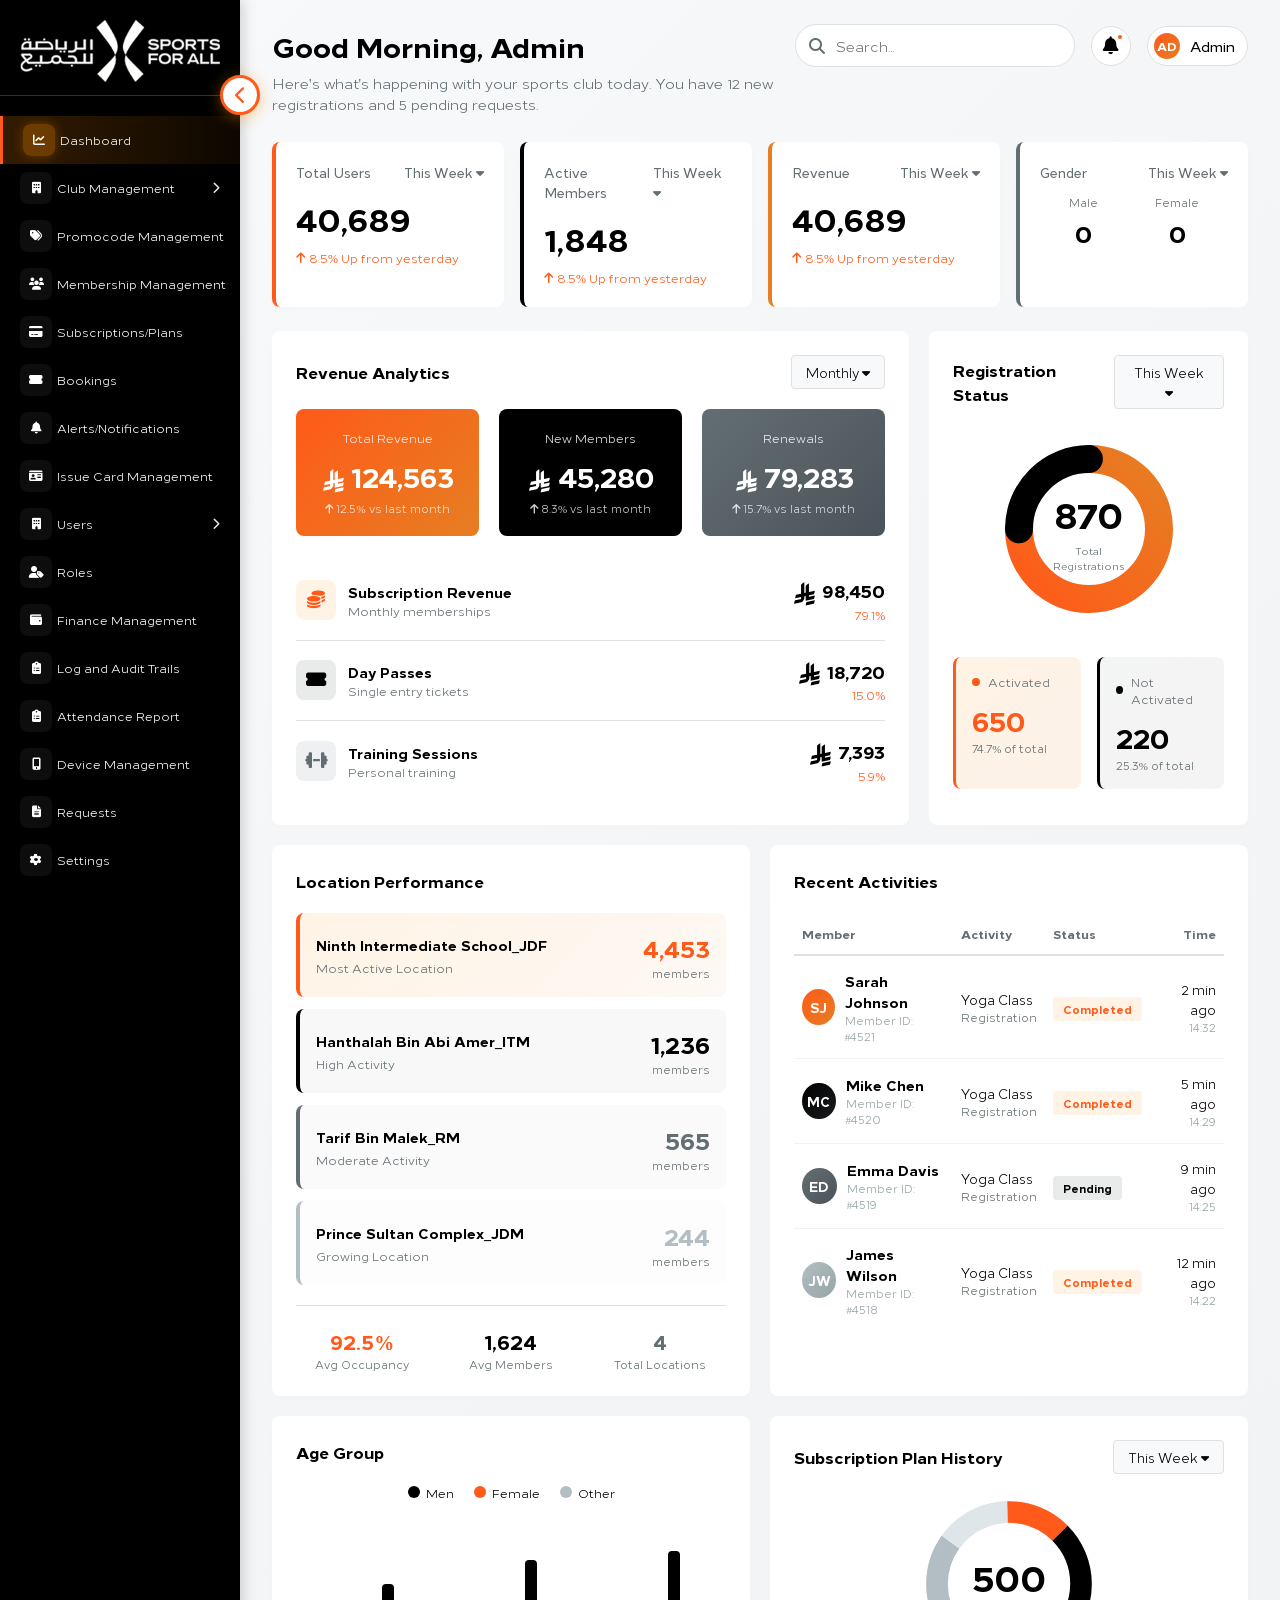
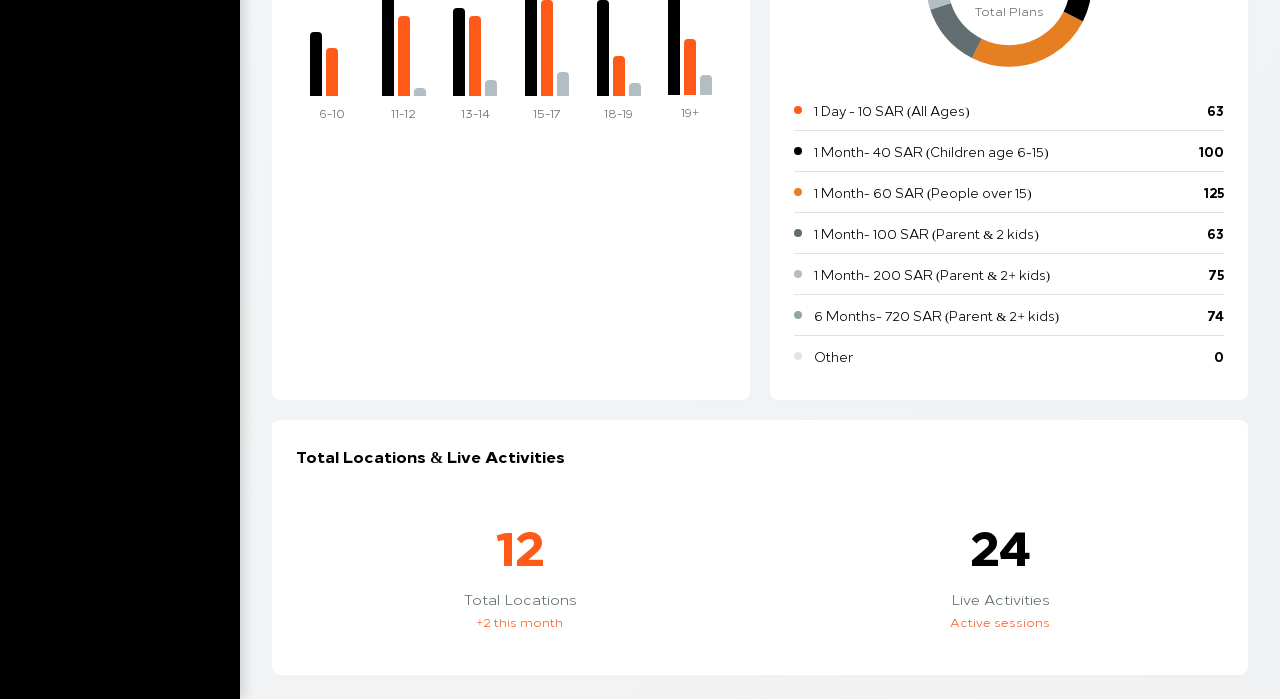
==== commit c4fcb481: "latest bishru" ====
--- a/index.html
+++ b/index.html
@@ -181,7 +181,7 @@
             transition: all 0.3s ease;
             display: flex;
             align-items: center;
-            gap: 6px;
+            gap: 5px;
             font-size: 12px;
             white-space: nowrap;
             overflow: hidden;
--- a/assets/css/style.css
+++ b/assets/css/style.css
@@ -143,6 +143,13 @@
             }
         }
 
+        .sar-symbol {
+            font-family: 'Untitled2' !important;
+            vertical-align: middle;
+            margin-right: 0.25em;
+            font-size: 22px
+        }
+
         .header-left {
             flex: 1;
         }
